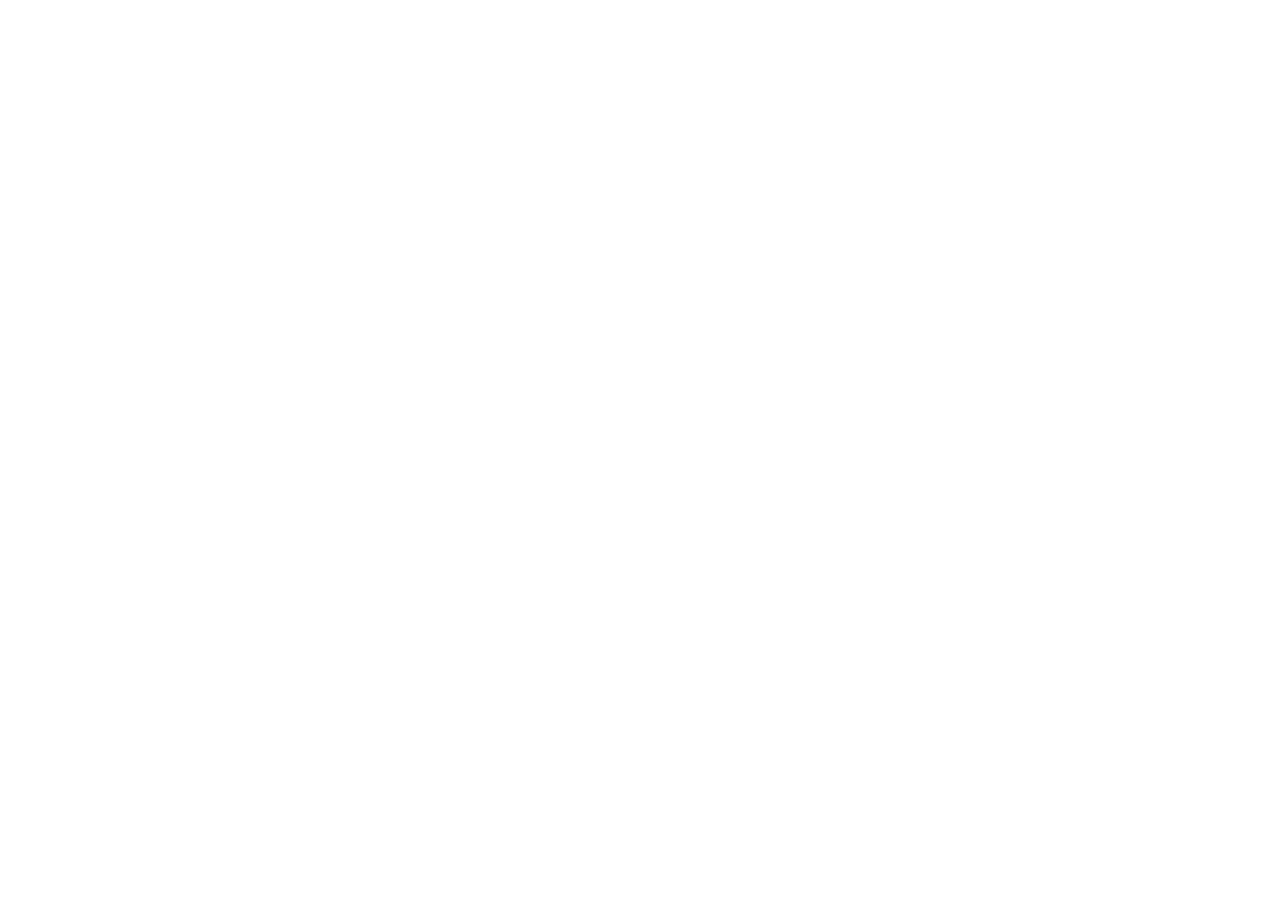
==== index.html @ 32f1cbf5 "Estrutura básica" ====
<!DOCTYPE html>
<html lang="pt-br">
<head>
    <meta charset="UTF-8">
    <meta http-equiv="X-UA-Compatible" content="IE=edge">
    <meta name="viewport" content="width=device-width, initial-scale=1.0">

    <title><Coca-Cola></Coca-Cola></title>
</head>
<body>
    
</body>
</html>
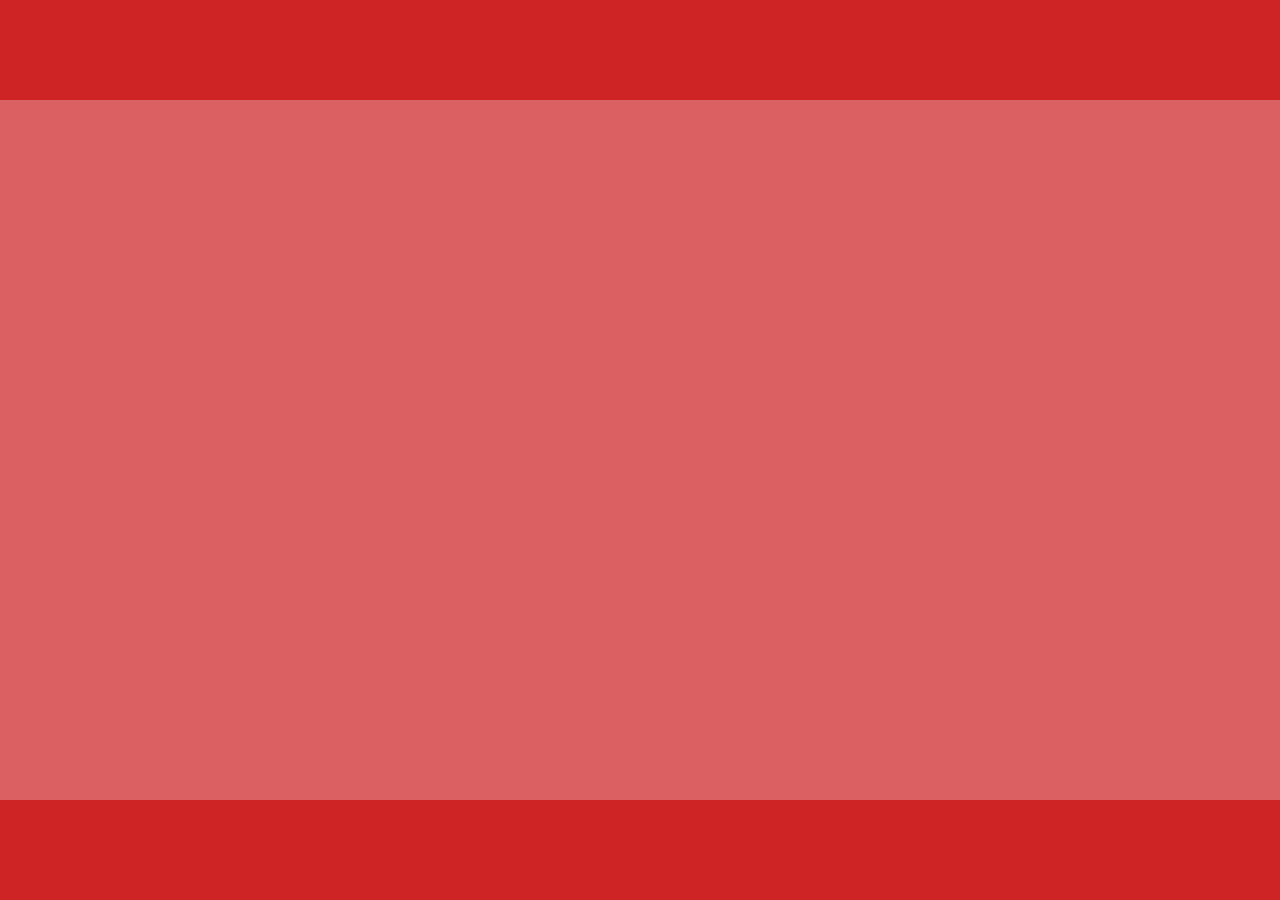
==== commit 459c0fe5: "Adiciona a estrutura do body com header, main e footer" ====
--- a/index.html
+++ b/index.html
@@ -4,10 +4,18 @@
     <meta charset="UTF-8">
     <meta http-equiv="X-UA-Compatible" content="IE=edge">
     <meta name="viewport" content="width=device-width, initial-scale=1.0">
-
-    <title><Coca-Cola></Coca-Cola></title>
+    <link rel="stylesheet" href="./style.css">
+    <title>Coca-Cola</title>
 </head>
 <body>
-    
+        <header>
+            
+        </header>
+        <main>
+            
+        </main>
+        <footer>
+            
+        </footer>
 </body>
 </html>--- a/style.css
+++ b/style.css
@@ -0,0 +1,29 @@
+* {
+    padding: 0;
+    margin: 0;
+    box-sizing: border-box;
+}
+body {
+    width: 100vw;
+    height: 100vh;
+    display: flex;
+    flex-direction: column;
+}
+
+header, footer {
+    height: 100px;
+    background-color: #CF2425;
+    color: #FFFFFF;
+    display: flex;
+    align-items: center;
+    justify-content: space-between;
+    padding: 0 20px;
+}
+
+main {
+    flex-grow: 1;
+    display: flex;
+    justify-content: center;
+    align-items: center;
+    background-color: #DA6062;
+}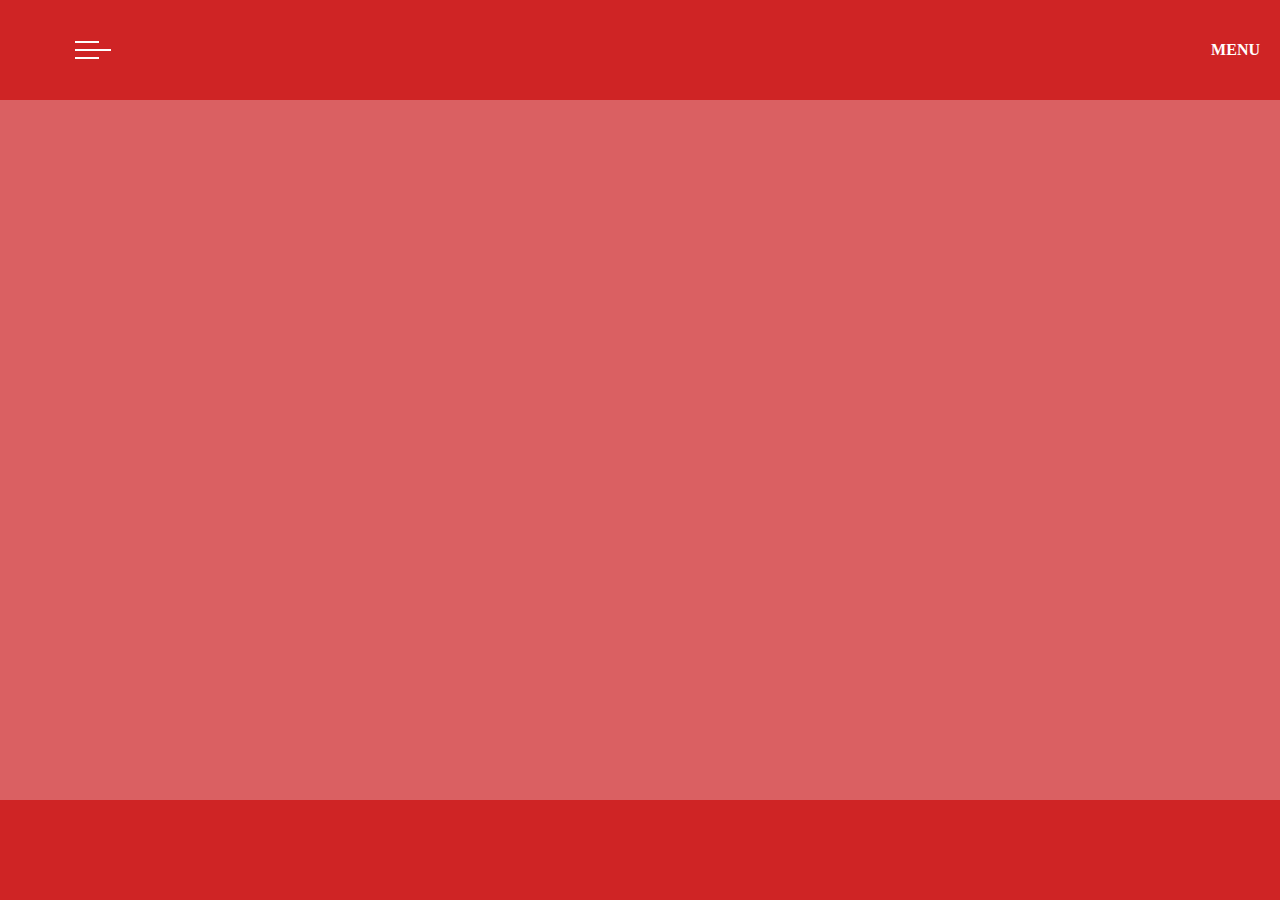
==== commit 672bffc1: "Adiciona HTML e CSS do header" ====
--- a/index.html
+++ b/index.html
@@ -9,7 +9,8 @@
 </head>
 <body>
         <header>
-            
+            <img src="img/img 1.svg" alt="Menu hamburger">
+            <span>MENU</span> 
         </header>
         <main>
             
--- a/style.css
+++ b/style.css
@@ -19,7 +19,17 @@
     justify-content: space-between;
     padding: 0 20px;
 }
-
+header{
+    height: 100px;
+    display: flex;
+    align-items: center;
+    gap: 24px;
+    color: #FFFFFF;
+    padding-left: 75px;
+}
+header span {
+    font-weight: 600;
+}
 main {
     flex-grow: 1;
     display: flex;
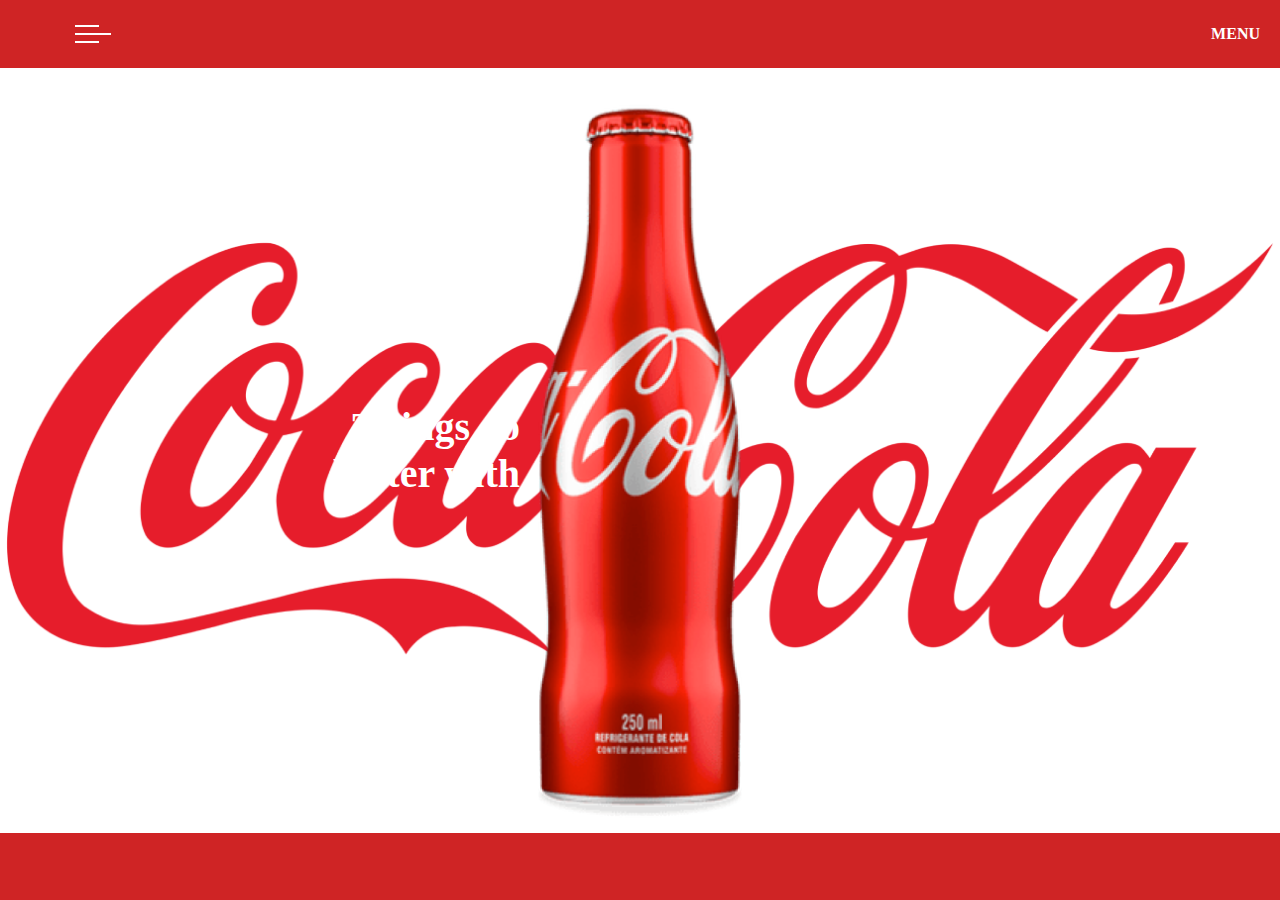
==== commit 56f4fd76: "Adiciona HTML e CSS do main" ====
--- a/index.html
+++ b/index.html
@@ -13,7 +13,9 @@
             <span>MENU</span> 
         </header>
         <main>
-            
+            <img src="img/img 3.png" alt="logo da coca-cola" class="background-logo">
+            <h2 class="content-text">Things go better with</h2>
+            <img src="./img/img 4.png" alt="garrafa coca-cola" class="content-image">
         </main>
         <footer>
             
--- a/style.css
+++ b/style.css
@@ -35,5 +35,26 @@
     display: flex;
     justify-content: center;
     align-items: center;
-    background-color: #DA6062;
+}
+.background-logo {
+    position: absolute;
+    width: 100%;
+    max-height: 100%;
+    margin: auto;
+    top: 0;
+    left: 0;
+    right: 0;
+    bottom: 0;
+    z-index: -1;
+}
+.content-text {
+    position: absolute;
+    color: #ffffff;
+    font-size: 2.5rem;
+    width: 240px;
+    transform: translateX(-100%);
+    text-align: end;
+}
+.content-image {
+    height: 85vh;
 }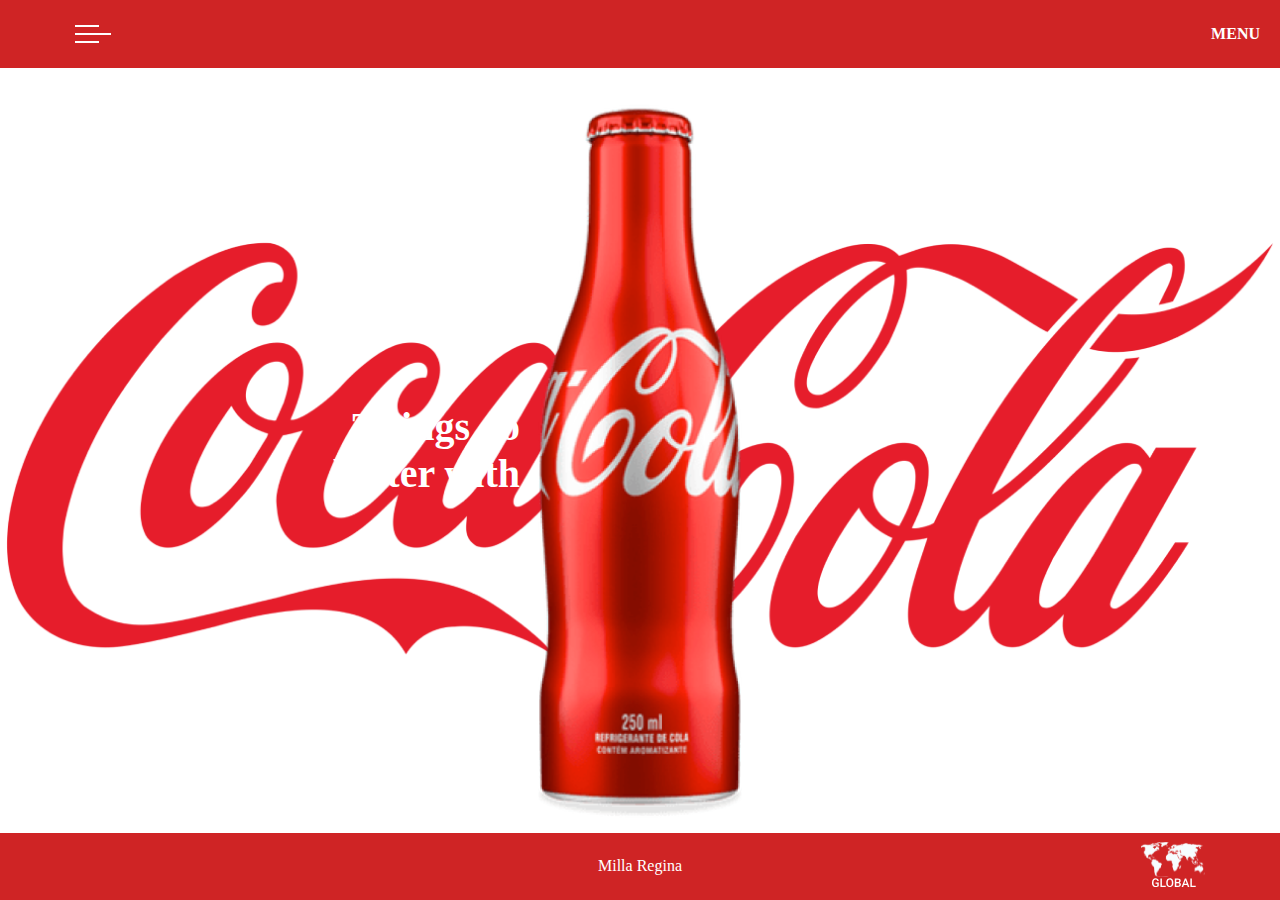
==== commit 9fa5be3b: "Adiciona HTML e CSS do footer" ====
--- a/index.html
+++ b/index.html
@@ -18,7 +18,9 @@
             <img src="./img/img 4.png" alt="garrafa coca-cola" class="content-image">
         </main>
         <footer>
-            
+            <div></div>
+            <span>Milla Regina</span>
+            <img src="img/img 2.svg" alt="mapa"> 
         </footer>
 </body>
 </html>--- a/style.css
+++ b/style.css
@@ -57,4 +57,18 @@
 }
 .content-image {
     height: 85vh;
+}
+footer {
+    height: 100px;
+    display: flex;
+    justify-content: space-between;
+    align-items: center;
+    padding-right: 75px;
+    padding-left: 75px;
+    color: #FFFFFF;
+    font-weight: 100;
+}
+
+footer div {
+    width: 64px;
 }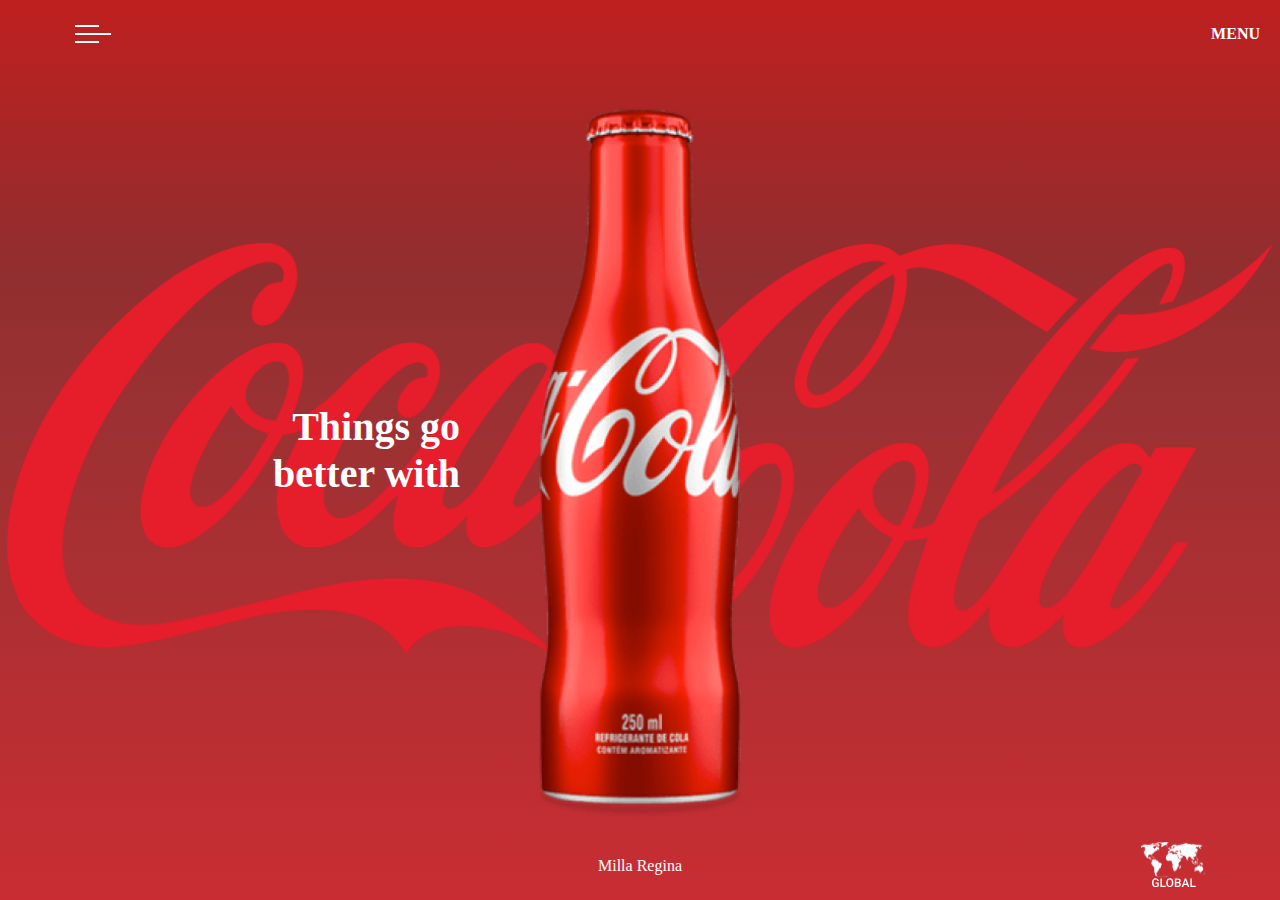
==== commit 103b0aa5: "Enviando o questionário" ====
--- a/index.html
+++ b/index.html
@@ -9,18 +9,18 @@
 </head>
 <body>
         <header>
-            <img src="img/img 1.svg" alt="Menu hamburger">
+            <img src="img/menu-burger.svg" alt="Menu hamburger">
             <span>MENU</span> 
         </header>
         <main>
-            <img src="img/img 3.png" alt="logo da coca-cola" class="background-logo">
+            <img src="img/background-image.png" alt="logo da coca-cola" class="background-logo">
             <h2 class="content-text">Things go better with</h2>
-            <img src="./img/img 4.png" alt="garrafa coca-cola" class="content-image">
+            <img src="./img/coca-cola.png" alt="garrafa coca-cola" class="content-image">
         </main>
         <footer>
             <div></div>
             <span>Milla Regina</span>
-            <img src="img/img 2.svg" alt="mapa"> 
+            <img src="img/map.svg" alt="mapa"> 
         </footer>
 </body>
 </html>--- a/style.css
+++ b/style.css
@@ -8,11 +8,11 @@
     height: 100vh;
     display: flex;
     flex-direction: column;
+    background: linear-gradient(#bf1f1f,#912e2f 30%,#993132 43%,#c92d33)
 }
 
 header, footer {
     height: 100px;
-    background-color: #CF2425;
     color: #FFFFFF;
     display: flex;
     align-items: center;
@@ -52,7 +52,7 @@
     color: #ffffff;
     font-size: 2.5rem;
     width: 240px;
-    transform: translateX(-100%);
+    transform: translateX(-125%);
     text-align: end;
 }
 .content-image {
@@ -68,7 +68,24 @@
     color: #FFFFFF;
     font-weight: 100;
 }
-
 footer div {
     width: 64px;
+}
+@media (max-width: 768px) {
+    header {
+        padding-left: 25px;
+    }
+    .content-text {
+        transform: translateX(0%);
+        top: 80px;
+        font-size: 1rem;
+        width: 100px;
+        text-align: center;
+    }
+    .content-image {
+        height: 70vh;
+    }
+    footer {
+        padding: 0px 25px;
+    }
 }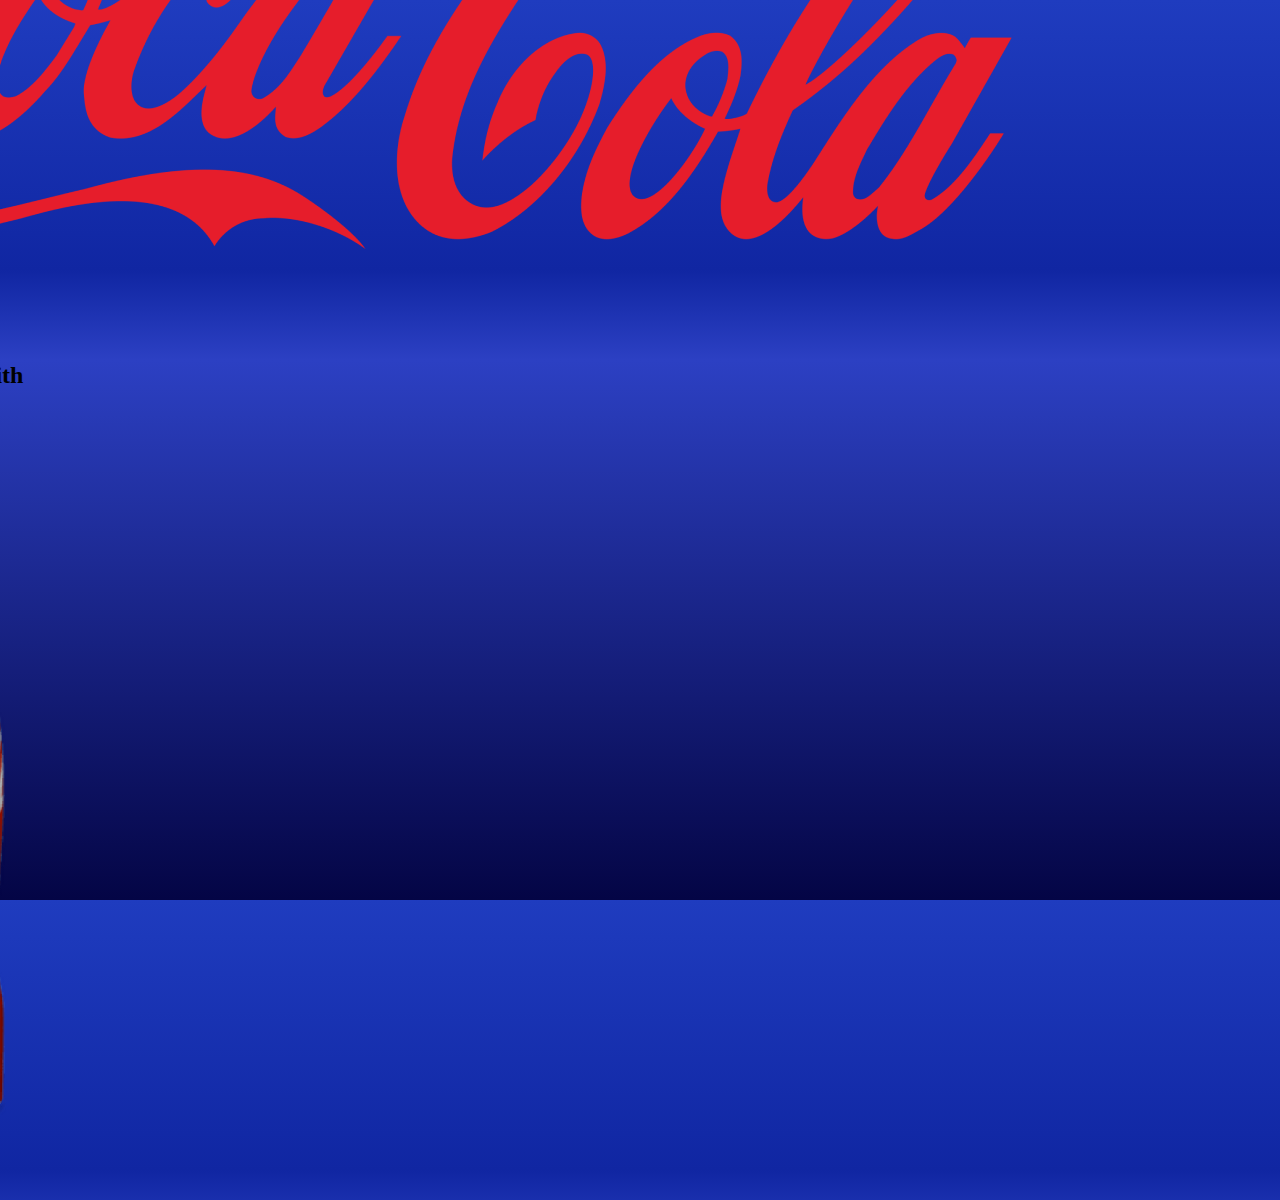
==== commit 199d37c9: "Enviando arquivos" ====
--- a/index.html
+++ b/index.html
@@ -4,15 +4,17 @@
     <meta charset="UTF-8">
     <meta http-equiv="X-UA-Compatible" content="IE=edge">
     <meta name="viewport" content="width=device-width, initial-scale=1.0">
-    <link rel="stylesheet" href="./style.css">
+    <link rel="stylesheet" href="./PEPSI.css">
     <title>Coca-Cola</title>
 </head>
 <body>
         <header>
             <img src="img/menu-burger.svg" alt="Menu hamburger">
-            <span>MENU</span> 
+            <span>MENU</span>
+            <a href="./PEPSI.html">PEPSI</a>
         </header>
         <main>
+
             <img src="img/background-image.png" alt="logo da coca-cola" class="background-logo">
             <h2 class="content-text">Things go better with</h2>
             <img src="./img/coca-cola.png" alt="garrafa coca-cola" class="content-image">
--- a/PEPSI.css
+++ b/PEPSI.css
@@ -0,0 +1,12 @@
+* {
+    padding: 0;
+    margin: 0;
+    box-sizing: border-box;
+}
+body{
+    width: 100vh;
+    height: 100vh;
+    display: grid;
+    place-content: center;
+    background:linear-gradient(#1f3cbf,#1026a2 30%, #2c40c3 40%,#040545);
+}